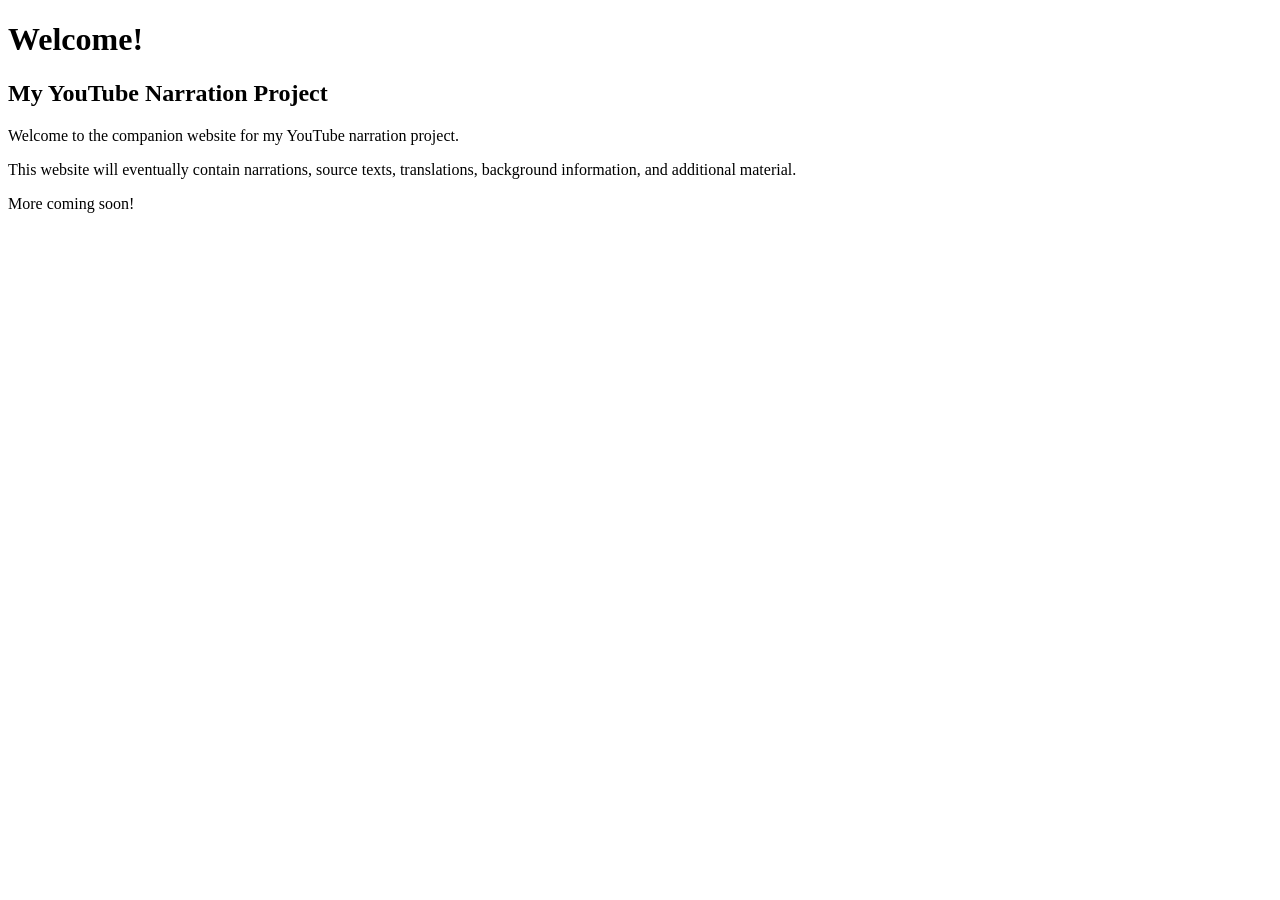
==== index.html @ 4c5cea15 "Create index.html Create first website page" ====
<!DOCTYPE html>
<html lang="en">
<head>
    <meta charset="UTF-8">
    <meta name="viewport" content="width=device-width, initial-scale=1.0">

    <title>My Narration Project</title>
</head>

<body>

    <h1>Welcome!</h1>

    <h2>My YouTube Narration Project</h2>

    <p>
        Welcome to the companion website for my YouTube narration project.
    </p>

    <p>
        This website will eventually contain narrations, source texts,
        translations, background information, and additional material.
    </p>

    <p>
        More coming soon!
    </p>

</body>
</html>
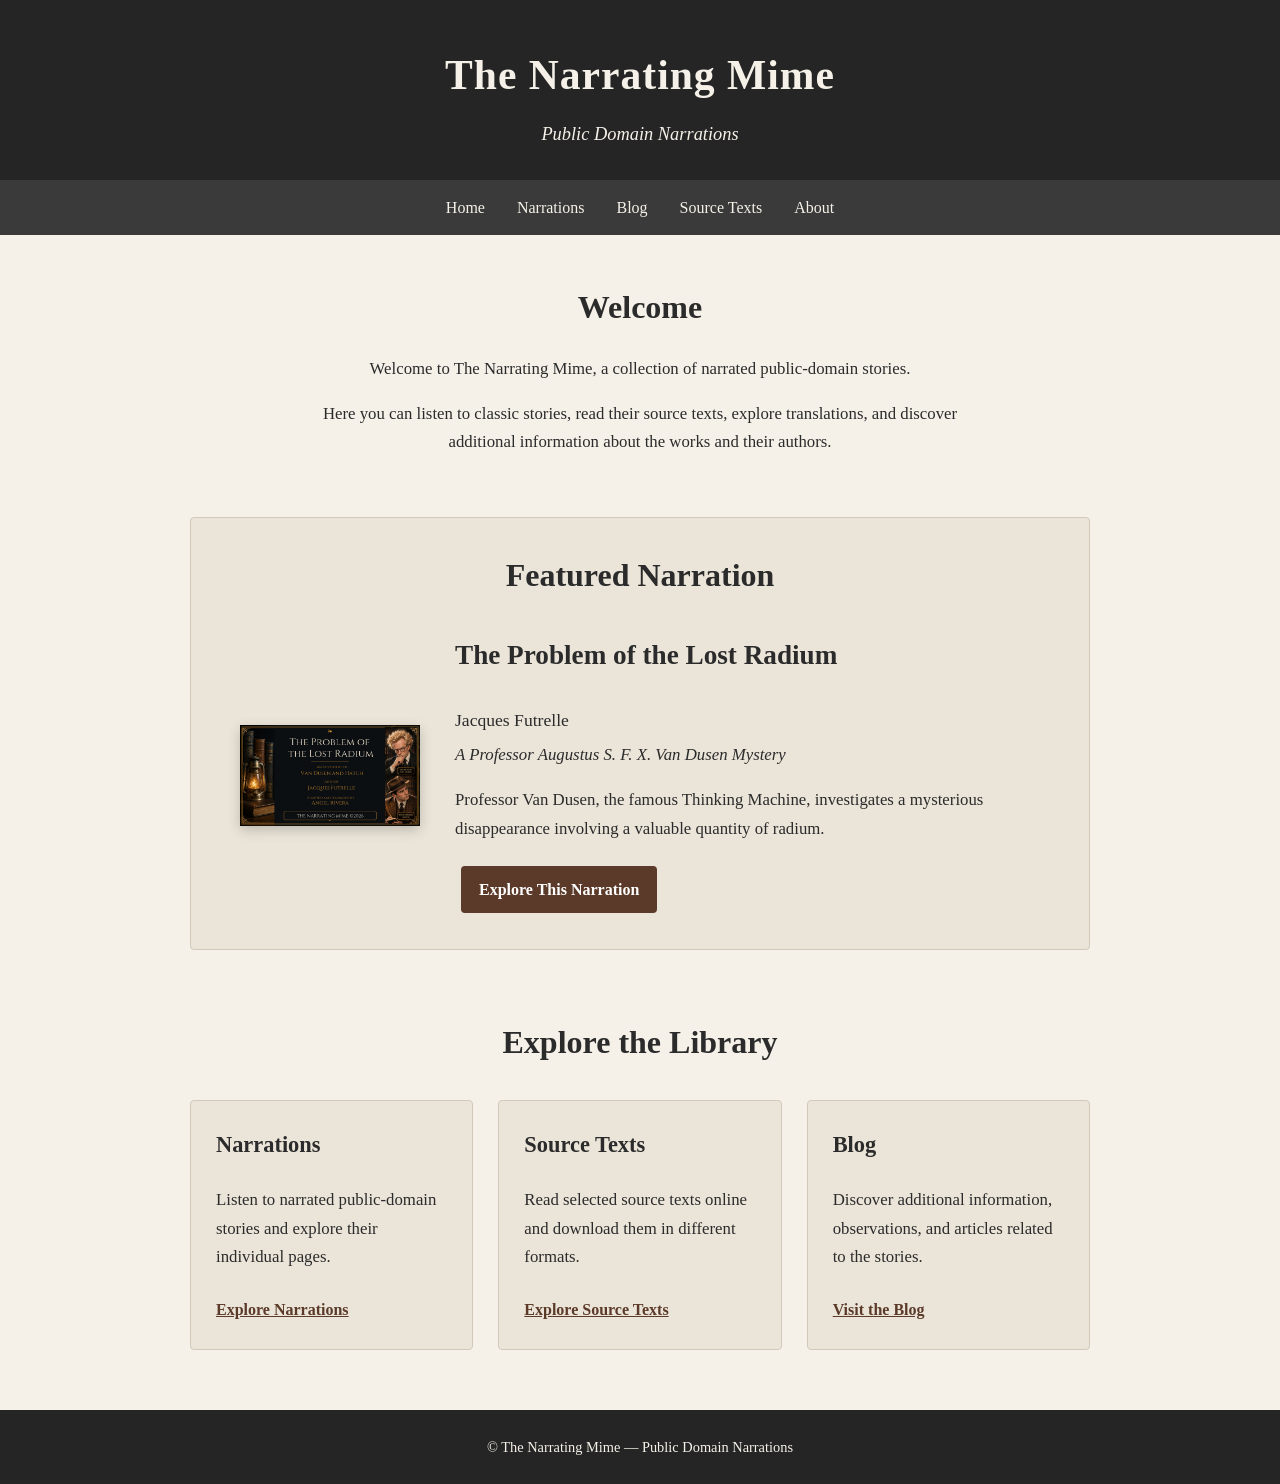
==== commit bbf89f7c: "Improve home page" ====
--- a/index.html
+++ b/index.html
@@ -3,28 +3,130 @@
 <head>
     <meta charset="UTF-8">
     <meta name="viewport" content="width=device-width, initial-scale=1.0">
-
-    <title>My Narration Project</title>
+    <title>The Narrating Mime</title>
+    <link rel="stylesheet" href="style.css">
 </head>
 
 <body>
 
-    <h1>Welcome!</h1>
+<header>
+    <h1>The Narrating Mime</h1>
+    <p>Public Domain Narrations</p>
+</header>
 
-    <h2>My YouTube Narration Project</h2>
+<nav>
+    <a href="index.html">Home</a>
+    <a href="narrations.html">Narrations</a>
+    <a href="blog.html">Blog</a>
+    <a href="source-texts.html">Source Texts</a>
+    <a href="about.html">About</a>
+</nav>
 
+<main>
+
+    <section class="home-intro">
+
+        <h2>Welcome</h2>
+
+        <p>
+            Welcome to The Narrating Mime, a collection of
+            narrated public-domain stories.
+        </p>
+
+        <p>
+            Here you can listen to classic stories, read their
+            source texts, explore translations, and discover
+            additional information about the works and their authors.
+        </p>
+
+    </section>
+
+    <section class="featured-story">
+
+        <h2>Featured Narration</h2>
+
+        <div class="featured-story-content">
+
+            <div class="featured-story-image">
+                <img
+                    src="images/narrations/lost-radium.jpg"
+                    alt="Cover artwork for The Problem of the Lost Radium">
+            </div>
+
+            <div class="featured-story-text">
+
+                <h3>The Problem of the Lost Radium</h3>
+
+                <p class="featured-author">
+                    Jacques Futrelle
+                </p>
+
+                <p class="featured-series">
+                    A Professor Augustus S. F. X. Van Dusen Mystery
+                </p>
+
+                <p>
+                    Professor Van Dusen, the famous Thinking Machine,
+                    investigates a mysterious disappearance involving
+                    a valuable quantity of radium.
+                </p>
+
+                <a
+                    class="button"
+                    href="narrations/the-problem-of-the-lost-radium.html">
+                    Explore This Narration
+                </a>
+
+            </div>
+
+        </div>
+
+    </section>
+
+    <section class="home-library">
+
+        <h2>Explore the Library</h2>
+
+        <div class="home-library-links">
+
+            <div>
+                <h3>Narrations</h3>
+                <p>
+                    Listen to narrated public-domain stories
+                    and explore their individual pages.
+                </p>
+                <a href="narrations.html">Explore Narrations</a>
+            </div>
+
+            <div>
+                <h3>Source Texts</h3>
+                <p>
+                    Read selected source texts online and
+                    download them in different formats.
+                </p>
+                <a href="source-texts.html">Explore Source Texts</a>
+            </div>
+
+            <div>
+                <h3>Blog</h3>
+                <p>
+                    Discover additional information, observations,
+                    and articles related to the stories.
+                </p>
+                <a href="blog.html">Visit the Blog</a>
+            </div>
+
+        </div>
+
+    </section>
+
+</main>
+
+<footer>
     <p>
-        Welcome to the companion website for my YouTube narration project.
+        © The Narrating Mime — Public Domain Narrations
     </p>
-
-    <p>
-        This website will eventually contain narrations, source texts,
-        translations, background information, and additional material.
-    </p>
-
-    <p>
-        More coming soon!
-    </p>
+</footer>
 
 </body>
-</html>
+</html>
--- a/style.css
+++ b/style.css
@@ -0,0 +1,571 @@
+/* =========================================
+   THE NARRATING MIME
+   Main Website Styles
+   ========================================= */
+
+
+/* ---------- General Page ---------- */
+
+body {
+    margin: 0;
+
+    font-family: Georgia, "Times New Roman", serif;
+
+    background-color: #f5f1e8;
+
+    color: #2b2b2b;
+
+    line-height: 1.7;
+}
+
+
+/* ---------- Header ---------- */
+
+header {
+    background-color: #252525;
+
+    color: #f5f1e8;
+
+    text-align: center;
+
+    padding: 40px 20px 30px;
+}
+
+
+header h1 {
+    margin: 0;
+
+    font-size: 2.6rem;
+
+    letter-spacing: 1px;
+}
+
+
+header p {
+    margin: 8px 0 0;
+
+    font-size: 1.15rem;
+
+    font-style: italic;
+}
+
+
+/* ---------- Navigation ---------- */
+
+nav {
+    background-color: #3a3a3a;
+
+    text-align: center;
+
+    padding: 14px 10px;
+}
+
+
+nav a {
+    color: #f5f1e8;
+
+    text-decoration: none;
+
+    margin: 0 14px;
+
+    font-size: 1rem;
+}
+
+
+nav a:hover {
+    text-decoration: underline;
+}
+
+
+/* ---------- Main Content ---------- */
+
+main {
+    max-width: 900px;
+
+    margin: 45px auto;
+
+    padding: 0 25px;
+}
+
+
+main h2 {
+    font-size: 2rem;
+
+    margin-bottom: 20px;
+}
+
+
+main h3 {
+    font-size: 1.4rem;
+
+    margin-top: 35px;
+}
+
+
+main p {
+    font-size: 1.05rem;
+}
+
+
+/* ---------- Links ---------- */
+
+main a {
+    color: #5b3a29;
+
+    font-weight: bold;
+}
+
+
+main a:hover {
+    text-decoration: none;
+}
+
+
+/* ---------- Lists ---------- */
+
+main ul {
+    padding-left: 25px;
+}
+
+
+/* ---------- Footer ---------- */
+
+footer {
+    background-color: #252525;
+
+    color: #f5f1e8;
+
+    text-align: center;
+
+    padding: 25px 20px;
+
+    margin-top: 60px;
+}
+
+
+footer p {
+    margin: 0;
+
+    font-size: 0.9rem;
+}
+
+/* ---------- Narration Pages ---------- */
+
+.narration {
+    text-align: center;
+}
+
+
+.narration h2 {
+    font-size: 2.3rem;
+
+    margin-bottom: 5px;
+}
+
+
+.narration .author {
+    font-size: 1.2rem;
+
+    margin: 0;
+}
+
+
+.narration .series {
+    font-style: italic;
+
+    margin-top: 5px;
+
+    margin-bottom: 30px;
+}
+
+
+/* ---------- Cover Placeholder ---------- */
+
+.cover-placeholder {
+    width: 280px;
+
+    height: 380px;
+
+    margin: 30px auto;
+
+    background-color: #ddd7ca;
+
+    border: 1px solid #c4bcae;
+
+    display: flex;
+
+    align-items: center;
+
+    justify-content: center;
+
+    text-align: center;
+}
+
+
+.cover-placeholder p {
+    color: #666;
+
+    font-style: italic;
+}
+
+
+/* ---------- YouTube Section ---------- */
+
+.youtube-box {
+    background-color: #ebe5d9;
+
+    padding: 25px;
+
+    margin: 40px auto;
+
+    max-width: 650px;
+
+    border-radius: 4px;
+}
+
+
+.youtube-box h3 {
+    margin-top: 0;
+}
+
+
+/* ---------- Buttons ---------- */
+
+.button,
+.download-button {
+    display: inline-block;
+
+    background-color: #5b3a29;
+
+    color: #ffffff;
+
+    text-decoration: none;
+
+    padding: 10px 18px;
+
+    margin: 6px;
+
+    border-radius: 4px;
+}
+
+
+.button:hover,
+.download-button:hover {
+    text-decoration: underline;
+}
+
+
+/* ---------- Narration Sections ---------- */
+
+.narration section {
+    text-align: left;
+
+    margin-top: 50px;
+
+    padding-top: 20px;
+
+    border-top: 1px solid #d2c9bb;
+}
+
+
+.narration section h3 {
+    margin-top: 0;
+}
+
+
+/* ---------- Download Area ---------- */
+
+.download-area {
+    text-align: center;
+
+    margin-top: 20px;
+}
+
+/* ---------- Narration Cover Image ---------- */
+
+.cover-image {
+    text-align: center;
+
+    margin: 30px auto;
+}
+
+
+.cover-image img {
+    max-width: 100%;
+
+    width: 280px;
+
+    height: auto;
+
+    display: block;
+
+    margin: 0 auto;
+
+    box-shadow: 0 4px 12px rgba(0, 0, 0, 0.20);
+}
+
+/* ---------- Source Text Pages ---------- */
+
+.source-text {
+    max-width: 800px;
+
+    margin-left: auto;
+
+    margin-right: auto;
+}
+
+
+.source-text .author {
+    font-size: 1.15rem;
+
+    font-style: italic;
+}
+
+
+.document-actions {
+    text-align: center;
+
+    margin: 30px 0;
+}
+
+
+.source-text hr {
+    border: none;
+
+    border-top: 1px solid #d2c9bb;
+
+    margin: 35px 0;
+}
+
+
+.reading-text {
+    font-size: 1.08rem;
+
+    line-height: 1.8;
+}
+
+
+.reading-text p {
+    margin-bottom: 1.4em;
+}
+
+/* ---------- Online Reading ---------- */
+
+.chapter-label {
+    text-align: center;
+
+    font-size: 1.35rem;
+
+    font-weight: bold;
+
+    margin-bottom: 35px;
+}
+
+
+.reading-text {
+    max-width: 720px;
+
+    margin: 0 auto;
+
+    font-family: Georgia, "Times New Roman", serif;
+
+    font-size: 1.12rem;
+
+    line-height: 1.9;
+
+    text-align: left;
+}
+
+
+.reading-text p {
+    margin-bottom: 1.5em;
+}
+
+
+.download-area {
+    display: flex;
+
+    justify-content: center;
+
+    flex-wrap: wrap;
+
+    gap: 8px;
+
+    margin-top: 20px;
+}
+
+/* Narration library cards */
+
+.narration-card {
+    display: flex;
+    align-items: center;
+    gap: 35px;
+    max-width: 800px;
+    margin: 45px auto;
+    padding: 25px;
+    background-color: #ebe5d9;
+    border: 1px solid #d2c9bb;
+    border-radius: 4px;
+}
+
+.narration-card-image {
+    flex: 0 0 180px;
+}
+
+.narration-card-image img {
+    width: 180px;
+    height: auto;
+    display: block;
+    box-shadow: 0 4px 12px rgba(0, 0, 0, 0.20);
+}
+
+.narration-card-content {
+    flex: 1;
+}
+
+.narration-card-content h3 {
+    margin-top: 0;
+    font-size: 1.6rem;
+}
+
+.narration-card-author {
+    font-size: 1.1rem;
+    margin: 5px 0;
+}
+
+.narration-card-series {
+    font-style: italic;
+    margin-top: 5px;
+}
+
+.narration-card-content .button {
+    margin-top: 15px;
+}
+
+@media (max-width: 650px) {
+
+    .narration-card {
+        flex-direction: column;
+        text-align: center;
+    }
+
+    .narration-card-image {
+        flex: none;
+    }
+
+    .narration-card-content {
+        width: 100%;
+    }
+
+}
+
+/* Home page */
+
+.home-intro {
+    text-align: center;
+    max-width: 700px;
+    margin: 0 auto 60px;
+}
+
+.home-intro h2 {
+    margin-bottom: 20px;
+}
+
+.featured-story {
+    margin-top: 50px;
+    padding: 30px;
+    background-color: #ebe5d9;
+    border: 1px solid #d2c9bb;
+    border-radius: 4px;
+}
+
+.featured-story > h2 {
+    text-align: center;
+    margin-top: 0;
+}
+
+.featured-story-content {
+    display: flex;
+    align-items: center;
+    gap: 35px;
+    max-width: 800px;
+    margin: 30px auto 0;
+}
+
+.featured-story-image {
+    flex: 0 0 180px;
+}
+
+.featured-story-image img {
+    width: 180px;
+    height: auto;
+    display: block;
+    box-shadow: 0 4px 12px rgba(0, 0, 0, 0.20);
+}
+
+.featured-story-text {
+    flex: 1;
+}
+
+.featured-story-text h3 {
+    margin-top: 0;
+    font-size: 1.7rem;
+}
+
+.featured-author {
+    font-size: 1.1rem;
+    margin: 5px 0;
+}
+
+.featured-series {
+    font-style: italic;
+    margin-top: 5px;
+}
+
+.home-library {
+    margin-top: 65px;
+}
+
+.home-library > h2 {
+    text-align: center;
+}
+
+.home-library-links {
+    display: flex;
+    gap: 25px;
+    margin-top: 30px;
+}
+
+.home-library-links > div {
+    flex: 1;
+    padding: 25px;
+    background-color: #ebe5d9;
+    border: 1px solid #d2c9bb;
+    border-radius: 4px;
+}
+
+.home-library-links h3 {
+    margin-top: 0;
+}
+
+.home-library-links a {
+    display: inline-block;
+    margin-top: 8px;
+}
+
+@media (max-width: 650px) {
+
+    .featured-story-content {
+        flex-direction: column;
+        text-align: center;
+    }
+
+    .featured-story-image {
+        flex: none;
+    }
+
+    .home-library-links {
+        flex-direction: column;
+    }
+
+}
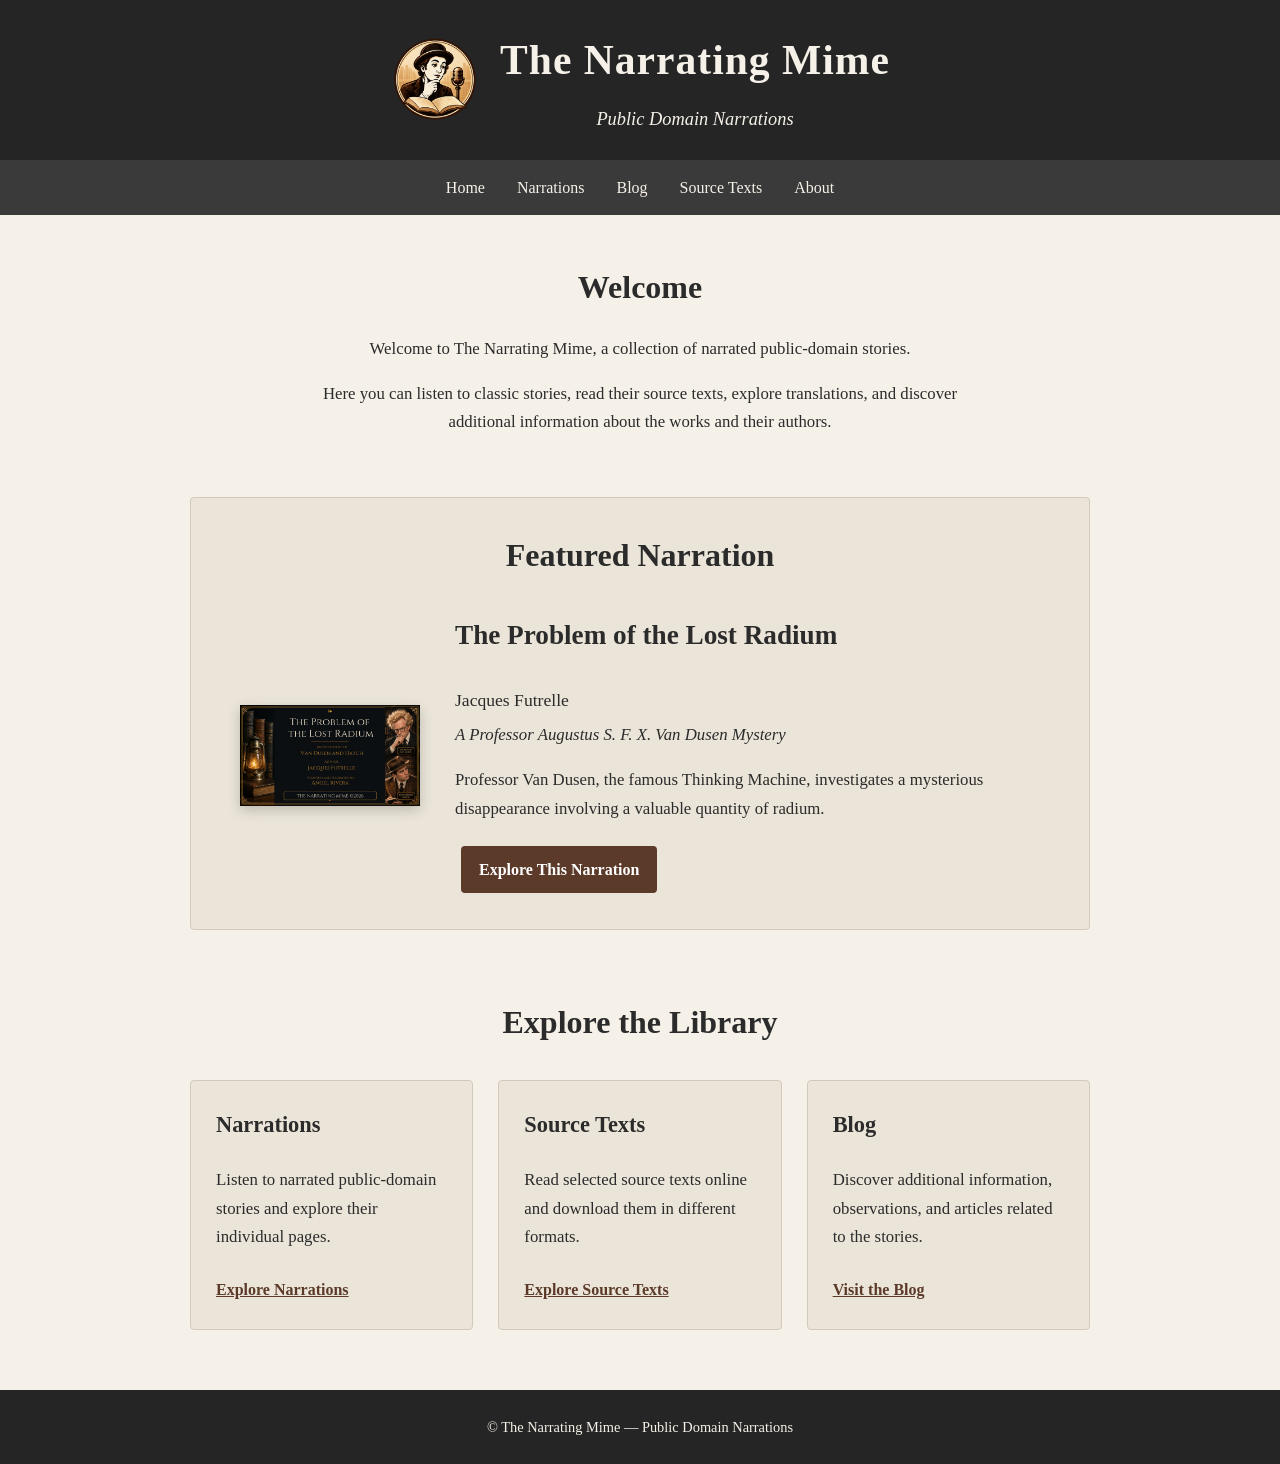
==== commit feb25802: "Add channel logo to main pages" ====
--- a/index.html
+++ b/index.html
@@ -9,9 +9,22 @@
 
 <body>
 
-<header>
-    <h1>The Narrating Mime</h1>
-    <p>Public Domain Narrations</p>
+<header class="site-header">
+
+    <div class="site-header-content">
+
+        <img
+            src="images/narrating-mime-logo.png"
+            alt="The Narrating Mime logo"
+            class="site-logo">
+
+        <div class="site-title">
+            <h1>The Narrating Mime</h1>
+            <p>Public Domain Narrations</p>
+        </div>
+
+    </div>
+
 </header>
 
 <nav>
--- a/style.css
+++ b/style.css
@@ -498,8 +498,10 @@
 
 .featured-story-image img {
     width: 180px;
+    max-width: 180px;
     height: auto;
     display: block;
+    margin: 0 auto;
     box-shadow: 0 4px 12px rgba(0, 0, 0, 0.20);
 }
 
@@ -569,3 +571,188 @@
     }
 
 }
+
+/* Source text library */
+
+.source-library-item {
+    max-width: 800px;
+    margin: 45px auto;
+    padding: 30px;
+    background-color: #ebe5d9;
+    border: 1px solid #d2c9bb;
+    border-radius: 4px;
+}
+
+.source-library-item h3 {
+    margin-top: 0;
+    font-size: 1.7rem;
+}
+
+.source-library-author {
+    font-size: 1.1rem;
+    margin: 5px 0;
+}
+
+.source-library-series {
+    font-style: italic;
+    margin-top: 5px;
+}
+
+.source-language {
+    margin-top: 35px;
+    padding-top: 20px;
+    border-top: 1px solid #d2c9bb;
+}
+
+.source-language h4 {
+    text-align: center;
+    font-size: 1.2rem;
+    margin-bottom: 10px;
+}
+
+.source-language .download-area {
+    display: flex;
+    justify-content: center;
+    flex-wrap: wrap;
+    gap: 8px;
+    margin-top: 15px;
+}
+
+/* About page */
+
+.about-section {
+    max-width: 800px;
+    margin: 45px auto;
+    padding-top: 25px;
+    border-top: 1px solid #d2c9bb;
+}
+
+.about-section:first-of-type {
+    border-top: none;
+    padding-top: 0;
+}
+
+.about-section h3 {
+    margin-top: 0;
+}
+
+/* Blog articles */
+
+.blog-article {
+    max-width: 800px;
+    margin-left: auto;
+    margin-right: auto;
+}
+
+.blog-article h2 {
+    text-align: center;
+    margin-bottom: 5px;
+}
+
+.blog-author {
+    text-align: center;
+    font-style: italic;
+    margin-top: 5px;
+    margin-bottom: 40px;
+}
+
+.blog-introduction {
+    font-size: 1.15rem;
+    margin-bottom: 35px;
+}
+
+.blog-article section {
+    margin-top: 45px;
+    padding-top: 25px;
+    border-top: 1px solid #d2c9bb;
+}
+
+.blog-article section h3 {
+    margin-top: 0;
+}
+
+.blog-article li {
+    margin-bottom: 15px;
+}
+
+.blog-back-link {
+    margin-top: 50px;
+    padding-top: 25px;
+    border-top: 1px solid #d2c9bb;
+}
+
+/* Blog index */
+
+.blog-entry {
+    max-width: 800px;
+    margin: 45px auto;
+    padding: 30px;
+    background-color: #ebe5d9;
+    border: 1px solid #d2c9bb;
+    border-radius: 4px;
+}
+
+.blog-entry h3 {
+    margin-top: 0;
+    font-size: 1.7rem;
+}
+
+.blog-entry-subtitle {
+    font-style: italic;
+    margin-top: 5px;
+}
+
+/* Site logo and header */
+
+.site-header {
+    background-color: #252525;
+    color: #f5f1e8;
+    text-align: center;
+    padding: 25px 20px;
+}
+
+.site-header-content {
+    display: flex;
+    align-items: center;
+    justify-content: center;
+    gap: 20px;
+    max-width: 900px;
+    margin: 0 auto;
+}
+
+.site-logo {
+    width: 90px;
+    height: 90px;
+    object-fit: contain;
+    flex-shrink: 0;
+}
+
+.site-title h1 {
+    margin: 0;
+    font-size: 2.6rem;
+    letter-spacing: 1px;
+}
+
+.site-title p {
+    margin: 8px 0 0;
+    font-size: 1.15rem;
+    font-style: italic;
+}
+
+@media (max-width: 650px) {
+
+    .site-header-content {
+        flex-direction: column;
+        gap: 10px;
+    }
+
+    .site-logo {
+        width: 75px;
+        height: 75px;
+    }
+
+    .site-title h1 {
+        font-size: 2rem;
+    }
+
+}
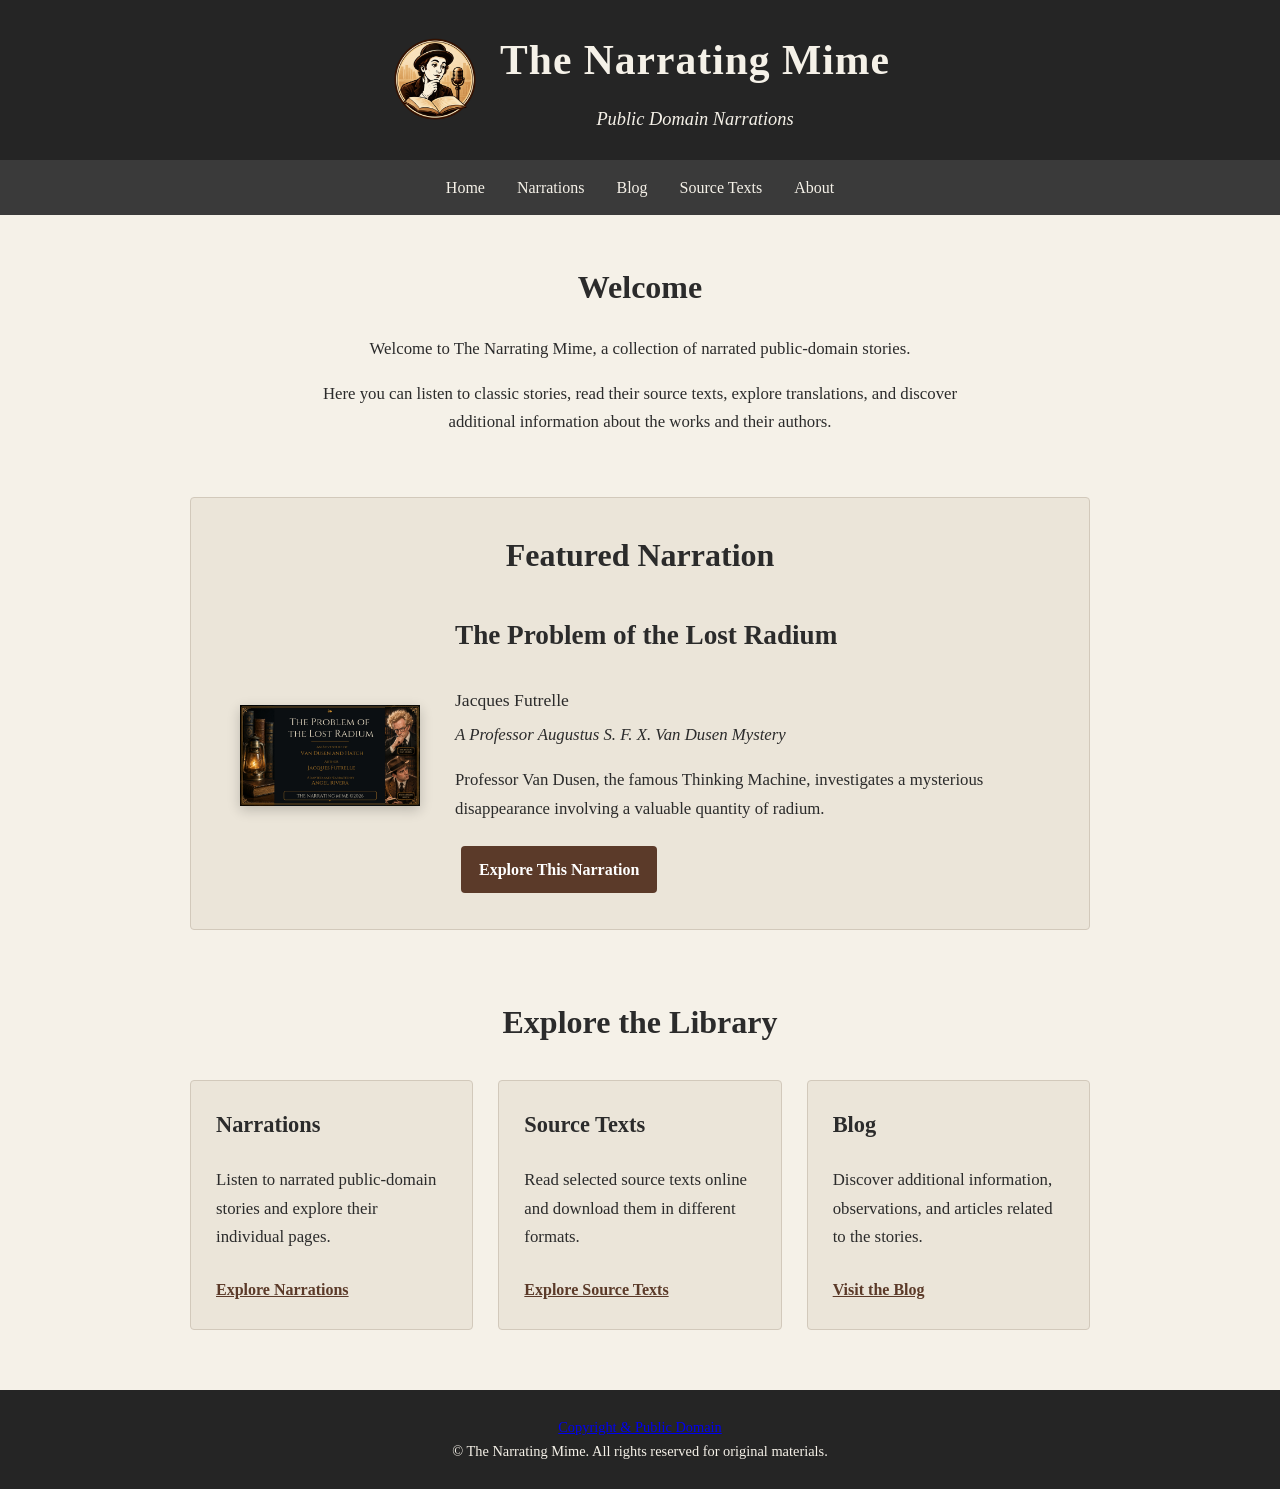
==== commit 479f8473: "added copyright information" ====
--- a/index.html
+++ b/index.html
@@ -137,8 +137,9 @@
 
 <footer>
     <p>
-        © The Narrating Mime — Public Domain Narrations
+        <a href="copyright.html">Copyright & Public Domain</a>
     </p>
+    <p>&copy; The Narrating Mime. All rights reserved for original materials.</p>
 </footer>
 
 </body>
